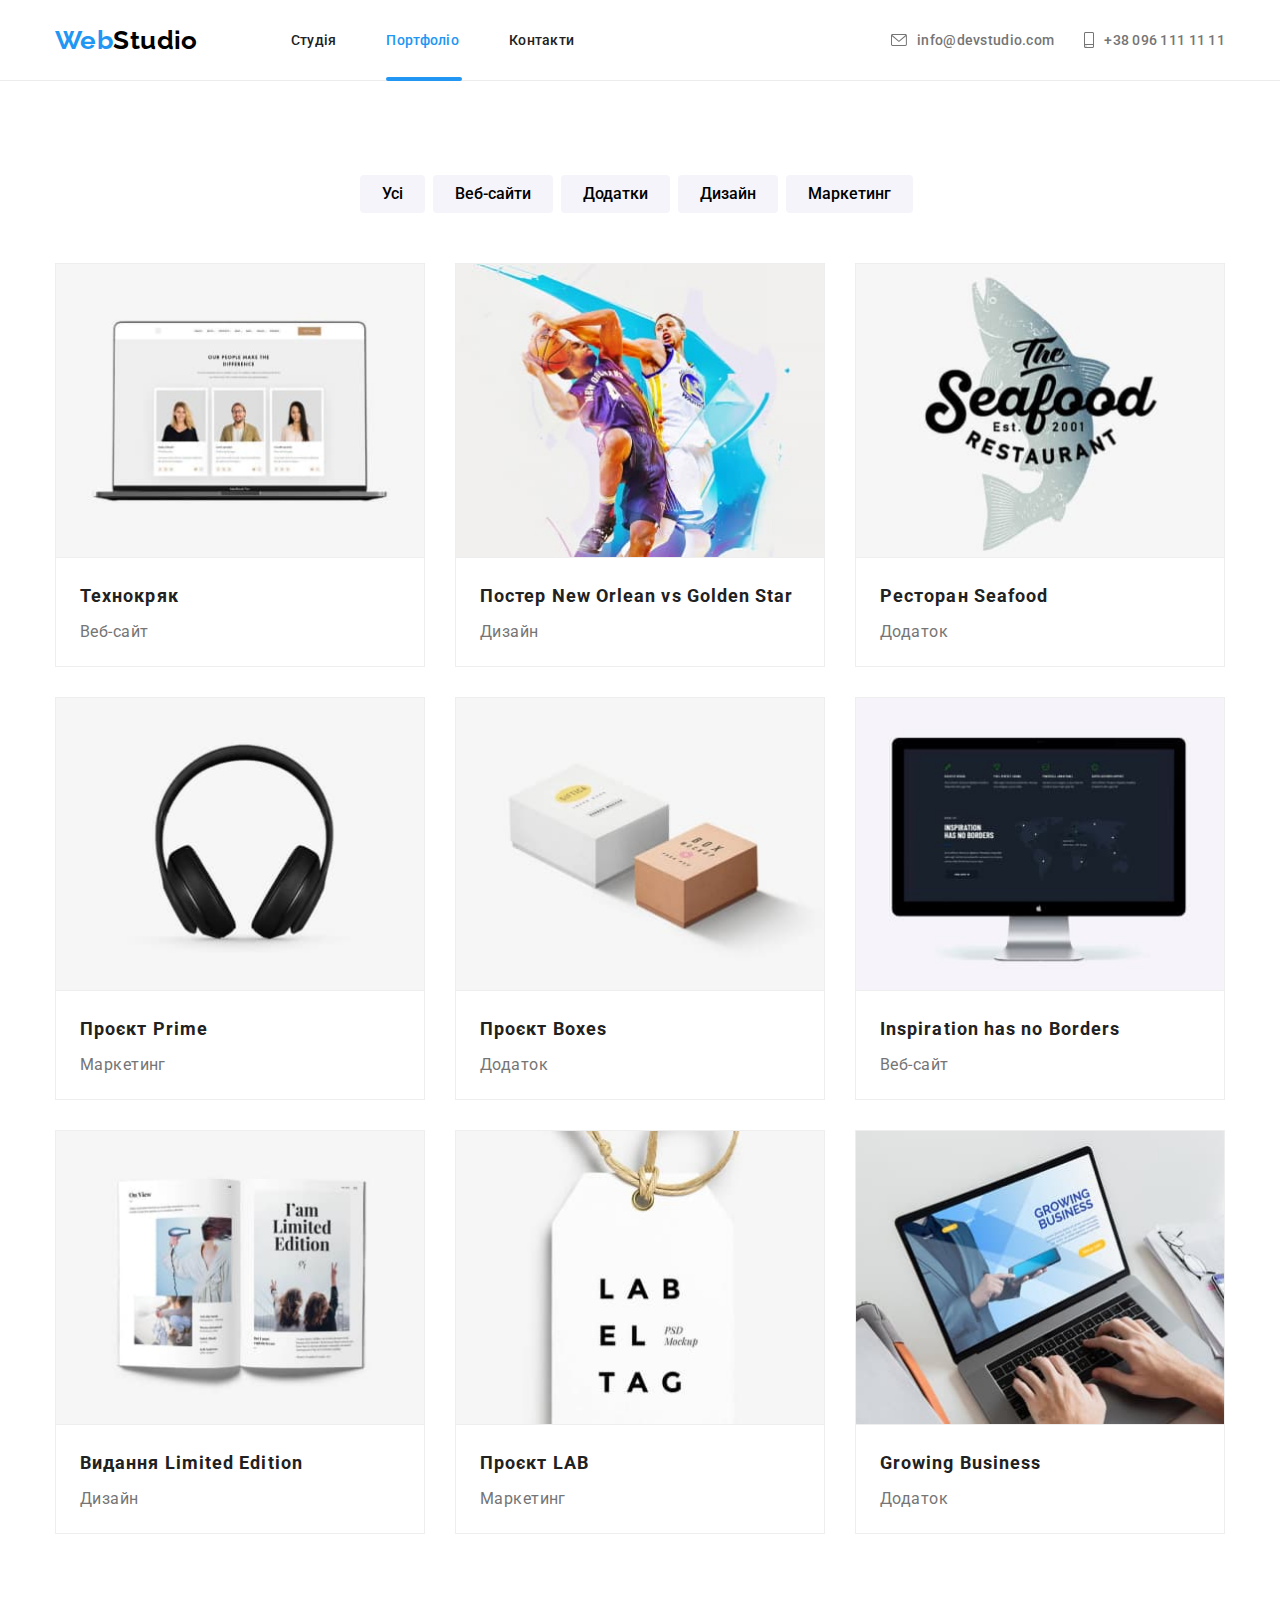
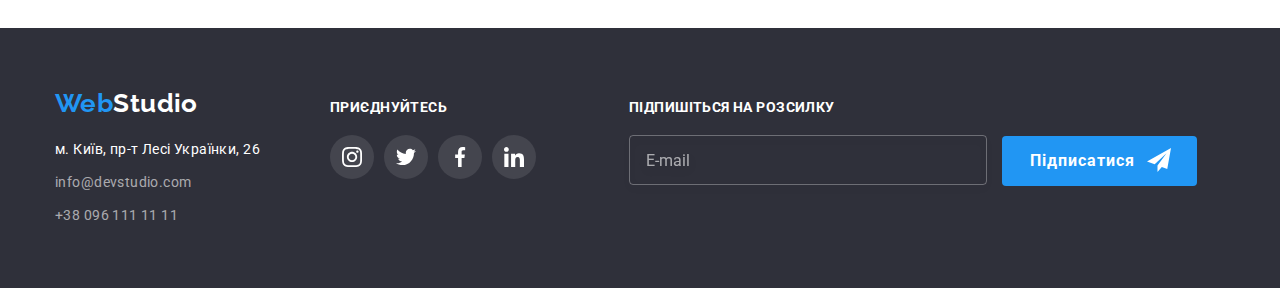
==== portfolio.html @ 91788459 "subscription field on footer + form inside modal window" ====
<!DOCTYPE html>
<html lang="uk">
<head>
    <meta charset="UTF-8">
    <meta http-equiv="X-UA-Compatible" content="IE=edge">
    <meta name="viewport" content="width=device-width, initial-scale=1.0">
    <title>Document</title>
    <link href="https://fonts.googleapis.com/css2?family=Raleway:wght@700&family=Roboto:wght@400;500;700;900&display=swap" rel="stylesheet">
    <link rel="stylesheet" href="https://cdnjs.cloudflare.com/ajax/libs/modern-normalize/1.1.0/modern-normalize.min.css">
    <link rel="stylesheet" href="./css/portfolio.css">
</head>
<body>
    <header class="header">
        <div class="container line-nav">
            <nav class="navigation">
                <a href="" class="header-logo">Web<span class="colorsplit-header">Studio</span></a>
                <ul class="site-nav">
                    <li class="nav-link"><a href="./index.html" class="link">Студія</a></li>
                    <li class="nav-link"><a href="./portfolio.html" class="link current">Портфоліо</a></li>
                    <li class="nav-link"><a href="" class="link">Контакти</a></li>
                </ul>
            </nav>
            <ul class="contact-links">
                <li class="icon-mail">
                    <a href="mailto:info@devstudio.com" class="mail"><svg class="icon-envelope" width="16px" height="12px">
                        <use href="./images/icons.svg#icon-envelope_icon"></use>
                    </svg> info@devstudio.com</a>
                </li>
                <li class="icon-phone">
                    <a href="tel:+380961111111" class="phone"><svg class="icon-smartphone" width="10px" height="16px">
                        <use href="./images/icons.svg#icon-smartphone_icon"></use>
                    </svg> +38 096 111 11 11</a>
                </li>
            </ul>
        </div>
    </header>
    <main>
    <section class="portfolio">
        <h1 hidden>buttons navigation menu</h1>
        <div class="container">
            <ul class="button-list">
                <li><button type="button" class="button-portfolio">Усі</button></li>
                <li><button type="button" class="button-portfolio">Веб-сайти</button></li>
                <li><button type="button" class="button-portfolio">Додатки</button></li>
                <li><button type="button" class="button-portfolio">Дизайн</button></li>
                <li><button type="button" class="button-portfolio">Маркетинг</button></li>
            </ul>
            <ul class="icons-list">
                <li class="list-content">
                    <div class="picture-text-hover">
                        <img src="./images/tehno.jpg" alt="ноутбук із зображеними портретами людей" width="370" class="list-image">
                    <p class="text-hover">
                        Ресурс пропонує комплексні пропозиції з різним рівнем функціоналу та сервісів. Все це дозволить відвідувачу отримати
                        вичерпні відомості про компанію чи приватну особу.
                    </p>
                    </div>
                    <div class="image-text">
                        <h2 class="picture-title">Технокряк</h2>
                        <p class="picture-description">Веб-сайт</p>
                    </div>
                </li>
                <li class="list-content">
                    <div class="picture-text-hover">
                        <img src="./images/poster.jpg" alt="два баскетбольні гравці змагаються за м'яч" width="370" class="list-image">
                        <p class="text-hover">
                            Ресурс пропонує комплексні пропозиції з різним рівнем функціоналу та сервісів. Все це дозволить відвідувачу отримати
                            вичерпні відомості про компанію чи приватну особу.
                        </p>
                    </div>

                    <div class="image-text">
                        <h2 class="picture-title">Постер New Orlean vs Golden Star</h2>
                        <p class="picture-description">Дизайн</p>
                    </div>
                </li>
                <li class="list-content">
                    <div class="picture-text-hover">
                        <img src="./images/restaurant.jpg" alt="логотип ресторану з рибою на задньому фоні" width="370" class="list-image">
                        <p class="text-hover">
                            Ресурс пропонує комплексні пропозиції з різним рівнем функціоналу та сервісів. Все це дозволить відвідувачу отримати
                            вичерпні відомості про компанію чи приватну особу.
                        </p>
                    </div>
                    <div class="image-text">
                        <h2 class="picture-title">Ресторан Seafood</h2>
                        <p class="picture-description">Додаток</p>
                    </div>
                </li>
                <li class="list-content">
                    <div class="picture-text-hover">
                        <img src="./images/prime.jpg" alt="сучасні бездротові навушники" width="370" class="list-image">
                        <p class="text-hover">
                            Ресурс пропонує комплексні пропозиції з різним рівнем функціоналу та сервісів. Все це дозволить відвідувачу отримати
                            вичерпні відомості про компанію чи приватну особу.
                        </p>
                    </div>
                    <div class="image-text">
                        <h2 class="picture-title">Проєкт Prime</h2>
                        <p class="picture-description">Маркетинг</p>
                    </div>
                </li>
                <li class="list-content">
                    <div class="picture-text-hover">
                        <img src="./images/boxes.jpg" alt="біла та коричнева коробки з написами на них" width="370" class="list-image">
                        <p class="text-hover">
                            Ресурс пропонує комплексні пропозиції з різним рівнем функціоналу та сервісів. Все це дозволить відвідувачу отримати
                            вичерпні відомості про компанію чи приватну особу.
                        </p>
                    </div>
                    <div class="image-text">
                        <h2 class="picture-title">Проєкт Boxes</h2>
                        <p class="picture-description">Додаток</p>
                    </div>
                </li>
                <li class="list-content">
                    <div class="picture-text-hover">
                        <img src="./images/inspiration.jpg" alt="монітор із зображеним на ньому веб-сайтом" width="370" class="list-image">
                        <p class="text-hover">
                            Ресурс пропонує комплексні пропозиції з різним рівнем функціоналу та сервісів. Все це дозволить відвідувачу отримати
                            вичерпні відомості про компанію чи приватну особу.
                        </p>
                    </div>
                    <div class="image-text">
                        <h2 class="picture-title">Inspiration has no Borders</h2>
                        <p class="picture-description">Веб-сайт</p>
                    </div>
                </li>
                <li class="list-content">
                    <div class="picture-text-hover">
                        <img src="./images/limited.jpg" alt="відкрита книга із зображеннями та намисом limited edition" width="370"
                            class="list-image">
                        <p class="text-hover">
                            Ресурс пропонує комплексні пропозиції з різним рівнем функціоналу та сервісів. Все це дозволить відвідувачу отримати
                            вичерпні відомості про компанію чи приватну особу.
                        </p>
                    </div>
                    <div class="image-text">
                        <h2 class="picture-title">Видання Limited Edition</h2>
                        <p class="picture-description">Дизайн</p>
                    </div>
                </li>
                <li class="list-content">
                    <div class="picture-text-hover">
                        <img src="./images/lab.jpg" alt="бірка з написом label tag" width="370" class="list-image">
                        <p class="text-hover">
                            Ресурс пропонує комплексні пропозиції з різним рівнем функціоналу та сервісів. Все це дозволить відвідувачу отримати
                            вичерпні відомості про компанію чи приватну особу.
                        </p>
                    </div>
                    <div class="image-text">
                        <h2 class="picture-title">Проєкт LAB</h2>
                        <p class="picture-description">Маркетинг</p>
                    </div>
                </li>
                <li class="list-content">
                    <div class="picture-text-hover">
                        <img src="./images/growing.jpg" alt="ноутбук із зображенням чоловіка в костюмі з планшетом в руках" width="370"
                            class="list-image">
                        <p class="text-hover">
                            Ресурс пропонує комплексні пропозиції з різним рівнем функціоналу та сервісів. Все це дозволить відвідувачу отримати
                            вичерпні відомості про компанію чи приватну особу.
                        </p>
                    </div>
                    <div class="image-text">
                        <h2 class="picture-title">Growing Business</h2>
                        <p class="picture-description">Додаток</p>
                    </div>
                </li>
            </ul>
        </div>
    </section>
</main>
    <footer class="footer">
        <div class="container bottom">
            <div class="footer-address">
                <a href="" class="footer-logo">Web<span class="colorsplit-footer">Studio</span></a>
                <address class="address">
                    <ul class="address-list">
                        <li class="address-items">
                            <a href="" class="map-location">м. Київ, пр-т Лесі Українки, 26</a>
                        </li>
                        <li class="address-items">
                            <a href="mailto:info@devstudio.com" class="mail-footer">info@devstudio.com</a>
                        </li>
                        <li class="address-items">
                            <a href="tel:+380961111111" class="phone-footer">+38 096 111 11 11</a>
                        </li>
                    </ul>
                </address>
            </div>
            <div class="social-container">
                <p class="connect-title">приєднуйтесь</p>
                <ul class="soc-links-list">
                    <li class="soc-link-item">
                        <a href="" class="soc-icon-link">
                            <svg class="soc-icon" width="20px" height="20px">
                                <use href="./images/icons.svg#icon-instagram_logo"></use>
                            </svg>
                        </a>
                    </li>
                    <li class="soc-link-item">
                        <a href="" class="soc-icon-link">
                            <svg class="soc-icon" width="20px" height="20px">
                                <use href="./images/icons.svg#icon-twitter_logo"></use>
                            </svg>
                        </a>
                    </li>
                    <li class="soc-link-item">
                        <a href="" class="soc-icon-link">
                            <svg class="soc-icon" width="20px" height="20px">
                                <use href="./images/icons.svg#icon-facebook_logo"></use>
                            </svg>
                        </a>
                    </li>
                    <li class="soc-link-item">
                        <a href="" class="soc-icon-link">
                            <svg class="soc-icon" width="20px" height="20px">
                                <use href="./images/icons.svg#icon-linked_in_logo"></use>
                            </svg>
                        </a>
                    </li>
                </ul>
            </div>
            <div>
                <form class="subscribe-form">
                    <label for="subscribe-email" class="subscribe-text">Підпишіться на розсилку</label>
                    <div class="mail-button-field">
                        <input type="email" name="subscribe-email" class="subscribe-input" id="subscribe-email"
                            placeholder="E-mail">
                        <button type="submit" class="subscribe-button">Підписатися</button>
                        <svg class="subscribe-icon" width="24px" height="24px">
                            <use href="./images/icons.svg#icon-subscribe-icon"></use>
                        </svg>
                    </div>
                </form>
            </div>
        </div>
    </footer>
</body>
</html>
---- css/portfolio.css ----
body {
    background-color: #FFFFFF;
    color: #212121;
    font-family: Roboto, sans-serif;
    font-size: 14px;
    letter-spacing: 0.03em;
}

ul {
    list-style: none;
}

:root {
    --brand-blue-color: #2196F3;
    --main-title-text: #212121;
    --secondary-text: #757575;
    --background-color: #2F303A;
    --main-background-color: #ffffff;
    --logo-black-part: #000000;
    --border-elements-color: #ECECEC;
    --secondary-bg-color: #F5F4FA;
    --icons-border: #EEEEEE;
    --timing-function: cubic-bezier(0.4, 0, 0.2, 1);
}

.container {
    width: 1200px;
    padding-left: 15px;
    padding-right: 15px;
    margin-left: auto;
    margin-right: auto;
    margin-top: 0;
    margin-bottom: 0;
}

/* -------------------HEADER------------------ */
/* -------------------HEADER------------------ */
/* -------------------HEADER------------------ */

.header {
    border-bottom: 1px solid var(--border-elements-color);
}

.navigation {
    display: flex;
    align-items: center;
    padding: 0;
}

.site-nav {
    display: flex;
    margin: 0;
    padding: 0;
}

.container.navigation {
    display: flex;

}

.container.line-nav {
    display: flex;
    align-items: center;
}

.site-nav .link {
    color: var(--main-title-text);
    font-weight: 500;
    text-decoration: none;
    letter-spacing: 0.02em;

    position: relative;

    transition: color 250ms var(--timing-function);
}

.site-nav .link.current {
    color: var(--brand-blue-color);
}

.link.current::after {
    content: '';
    display: flex;
    justify-content: center;
    width: calc(100% + 3px);
    height: 4px;
    background-color: var(--brand-blue-color);
    transform: translateY(1px);

    position: absolute;
    bottom: 0;
    border-radius: 2px;
}


.site-nav .link:hover,
.site-nav .link:focus {
color: var(--brand-blue-color);
}

.header-logo {
    margin-right: 93px;

    color: var(--brand-blue-color);
    font-family: Raleway, sans-serif;
    text-decoration: none;
    font-weight: 700;
    font-size: 26px;
    line-height: 1.19;

}

.header-logo .colorsplit-header {
    color: var(--logo-black-part);
}

.link {
    display: inline-block;
    padding-top: 32px;
    padding-bottom: 32px;
}

.nav-link:not(:last-child) {
    margin-right: 50px;
}

.contact-links {
    display: flex;
    margin: 0;
    margin-left: auto;
    padding: 0;
}

.icon-mail:hover .icon-envelope {
    fill: var(--brand-blue-color);
}
.mail:hover {
    color: var(--brand-blue-color);
}
.mail:focus {
    color: var(--brand-blue-color);
}
.mail:focus .icon-envelope {
    fill: var(--brand-blue-color);
}

.icon-mail {
    display: flex;
    align-items: center;
}

.icon-envelope {
    display: inline-block;
    margin-right: 10px;
    fill: var(--secondary-text);

    transition: fill 250ms var(--timing-function);
}

.icon-phone:hover .icon-smartphone {
    fill: var(--brand-blue-color);
}
.phone:hover {
    color: var(--brand-blue-color);
}
.phone:focus {
    color: var(--brand-blue-color);
}
.phone:focus .icon-smartphone {
    fill: var(--brand-blue-color);
}

.icon-phone {
    display: flex;
    align-items: center;
}

.icon-smartphone {
    display: inline-block;
    margin-right: 10px;
    fill: var(--secondary-text);

    transition: fill 250ms var(--timing-function);
}

.mail {
    margin-right: 30px;
    padding: 32px 0;
    display: flex;
    align-items: center;

    text-decoration: none;
    color: var(--secondary-text);
    font-weight: 500;
    line-height: 1.17;
    letter-spacing: 0.02em;

        transition: color 250ms var(--timing-function);
}
.phone {
    padding: 32px 0;
    display: flex;
    align-items: center;

    color: var(--secondary-text);
    text-decoration: none;
    font-weight: 500;
    line-height: 1.17;
    letter-spacing: 0.02em;

        transition: color 250ms var(--timing-function);
}

/* ---------------MAIN--------------------- */
/* ---------------MAIN--------------------- */
/* ---------------MAIN--------------------- */

.portfolio {
    padding-bottom: 94px;
    padding-top: 94px;
}

.button-list {
    display: flex;
    justify-content: center;
    margin: 0 0 50px;
    padding: 0;
} 

.button-portfolio {
    border-radius: 4px;
    padding: 6px 22px;

    font-weight: 500;
    font-size: 16px;
    line-height: 1.62;
    text-align: center;
    border: none;
    cursor: pointer;
    font-family: inherit;
    background: var(--secondary-bg-color);

    transition: background-color 250ms var(--timing-function),
    box-shadow 250ms var(--timing-function);
}

.button-portfolio:not(last-child) {
    margin-right: 8px;
}

.button-portfolio:hover,
.button-portfolio:focus {
    background-color: var(--brand-blue-color);
    color: var(--main-background-color);
    box-shadow: 0px 4px 4px rgba(0, 0, 0, 0.25);
    border: none;

    /* transition: background-color 2500ms var(--timing-function), box-shadow 2500ms var(--timing-function); */
}

.icons-list {
    margin: 0;
    padding-left: 0;
    display: flex;
    flex-wrap: wrap;
}

.list-content {
    padding: 0;
    margin-right: 30px;
    margin-bottom: 30px;

    background: var(--main-background-color);
}

.list-content:hover {
    box-shadow: 0px 1px 1px rgba(0, 0, 0, 0.12), 0px 4px 4px rgba(0, 0, 0, 0.06), 1px 4px 6px rgba(0, 0, 0, 0.16);
    transition: box-shadow 250ms var(--timing-function);
}

.picture-text-hover {
    position: relative;
    overflow: hidden;
}

.text-hover {
    position: absolute;
    font-size: 18px;
    line-height: 1.55;
    color: var(--main-background-color);
    background-color: rgba(33, 150, 243, 0.9);

    position: absolute;
    top: 0;
    padding: 63px 24px;
    height: 100%;
    transform: translateY(101%);
    margin: 0;
    transition: transform 250ms var(--timing-function);
}

.list-content:hover .text-hover {
    transform: translateY(0%);
    transition: transform 250ms cubic-bezier(0.4, 0, 0.2, 1);
}


.list-image {
    display: block;
    border: 1px solid var(--icons-border);
}

.image-text {
    padding: 20px 24px;

    border: 1px solid var(--icons-border);
    border-top: none;
}

.list-content:nth-child(3n) {
    margin-right: 0;
}

.list-content:nth-last-child(-n + 3) {
    margin-bottom: 0;
}

.picture-title {
    margin: 0 0 4px 0;
    font-size: 18px;
    line-height: 2;
    letter-spacing: 0.06em;
}

.picture-description {
    margin: 0;
    font-size: 16px;
    line-height: 1.75;
    color: var(--secondary-text);
}

/* -------------FOOTER--------------- */
/* -------------FOOTER--------------- */
/* -------------FOOTER--------------- */ 

.footer {
    background-color: var(--background-color);

}

.footer {
    padding-top: 60px;
    padding-bottom: 60px;
}

.footer-logo {
    display: block;
    margin-bottom: 20px;

    color: var(--brand-blue-color);
    font-family: Raleway, sans-serif;
    text-decoration: none;
    font-weight: 700;
    font-size: 26px;
    line-height: 1.19;
}

.address-list {
    margin-top: 0;
    margin-bottom: 0;
    padding-left: 0;
}

.footer-logo .colorsplit-footer {
    color: var(--main-background-color);
}

.address {
    font-style: normal;
}

.address-items {
    display: block;
}

.address-items:not(:last-child) {
    margin-bottom: 9px;
}

.map-location {
    line-height: 1.7;
    color: var(--main-background-color);
    text-decoration: none;
}
.mail-footer,
.phone-footer {
    line-height: 1.7;
    color: rgba(255, 255, 255, 0.6);
    text-decoration: none;
}
.mail-footer:hover,
.mail-footer:focus {
    color: var(--brand-blue-color);
}
.phone-footer:hover,
.phone-footer:focus {
    color: var(--brand-blue-color);
}

/* -----------------LOGOS FOOTER ----------- */
/* -----------------LOGOS FOOTER ----------- */
/* -----------------LOGOS FOOTER ----------- */

.connect-title {
margin: 0 0 20px;

font-weight: 700;
font-size: 14px;
line-height: 16px;
text-transform: uppercase;
color: var(--main-background-color);
}

.soc-links-list {
display: flex;
gap: 10px;
padding: 0;
margin: 0;
}

.soc-link-item {
width: 44px;
height: 44px;
}

.soc-icon {
fill: var(--main-background-color);
}

.soc-icon-link {
width: 100%;
height: 100%;
display: flex;
justify-content: center;
align-items: center;
background-color: rgba(255, 255, 255, 0.1);
border-radius: 50%;

transition: background-color 250ms var(--timing-function);
}

.soc-icon-link:hover,
.soc-icon-link:focus {
    background-color: var(--brand-blue-color);
}

.container.bottom {
display: flex;
align-items: baseline;
}
.social-container {
    margin-left: 70px;
}

/* ---------subscription form ---------- */
/* ---------subscription form ---------- */

.subscribe-form {
    margin-left: 93px;
    width: 570px;
}
.subscribe-text {
    font-weight: 700;
    font-size: 14px;
    line-height: 1.14;
    text-transform: uppercase;
    color: var(--main-background-color);

    display: block;
    margin-bottom: 20px;
}
.subscribe-input {
    border: 1px solid rgba(255, 255, 255, 0.3);
    border-radius: 4px;
    background-color: transparent;
    width: 358px;
    height: 50px;
    padding: 15px 0 15px 16px;
    color: rgba(255, 255, 255, 0.6);
    font-size: 16px;
    line-height: 1.25;
    filter: drop-shadow(0px 4px 4px rgba(0, 0, 0, 0.15));

}


.subscribe-input::placeholder {
    font-size: 16px;
    line-height: 1.25;
    color: rgba(255, 255, 255, 0.6);
}

.subscribe-button {
    cursor: pointer;
    width: 2;
    border: none;
    background: #2196F3;
    border-radius: 4px;
    font-weight: 700;
    font-size: 16px;
    line-height: 1.875;
    letter-spacing: 0.06em;
    color: var(--main-background-color);
    transition: box-shadow 250ms var(--timing-function);
    padding: 10px 62px 10px 28px;
    margin-left: 12px;
}

.subscribe-button:hover,
.subscribe-button:focus {
    box-shadow: 0px 4px 4px rgba(0, 0, 0, 0.15);
}

.mail-button-field {
    width: 100%;
    position: relative;
}

.subscribe-icon {
    position: absolute;
    top: 13px;
    right: 28px;
    cursor: pointer;
}

/* ---------subscription form ---------- */
/* ---------subscription form ---------- */
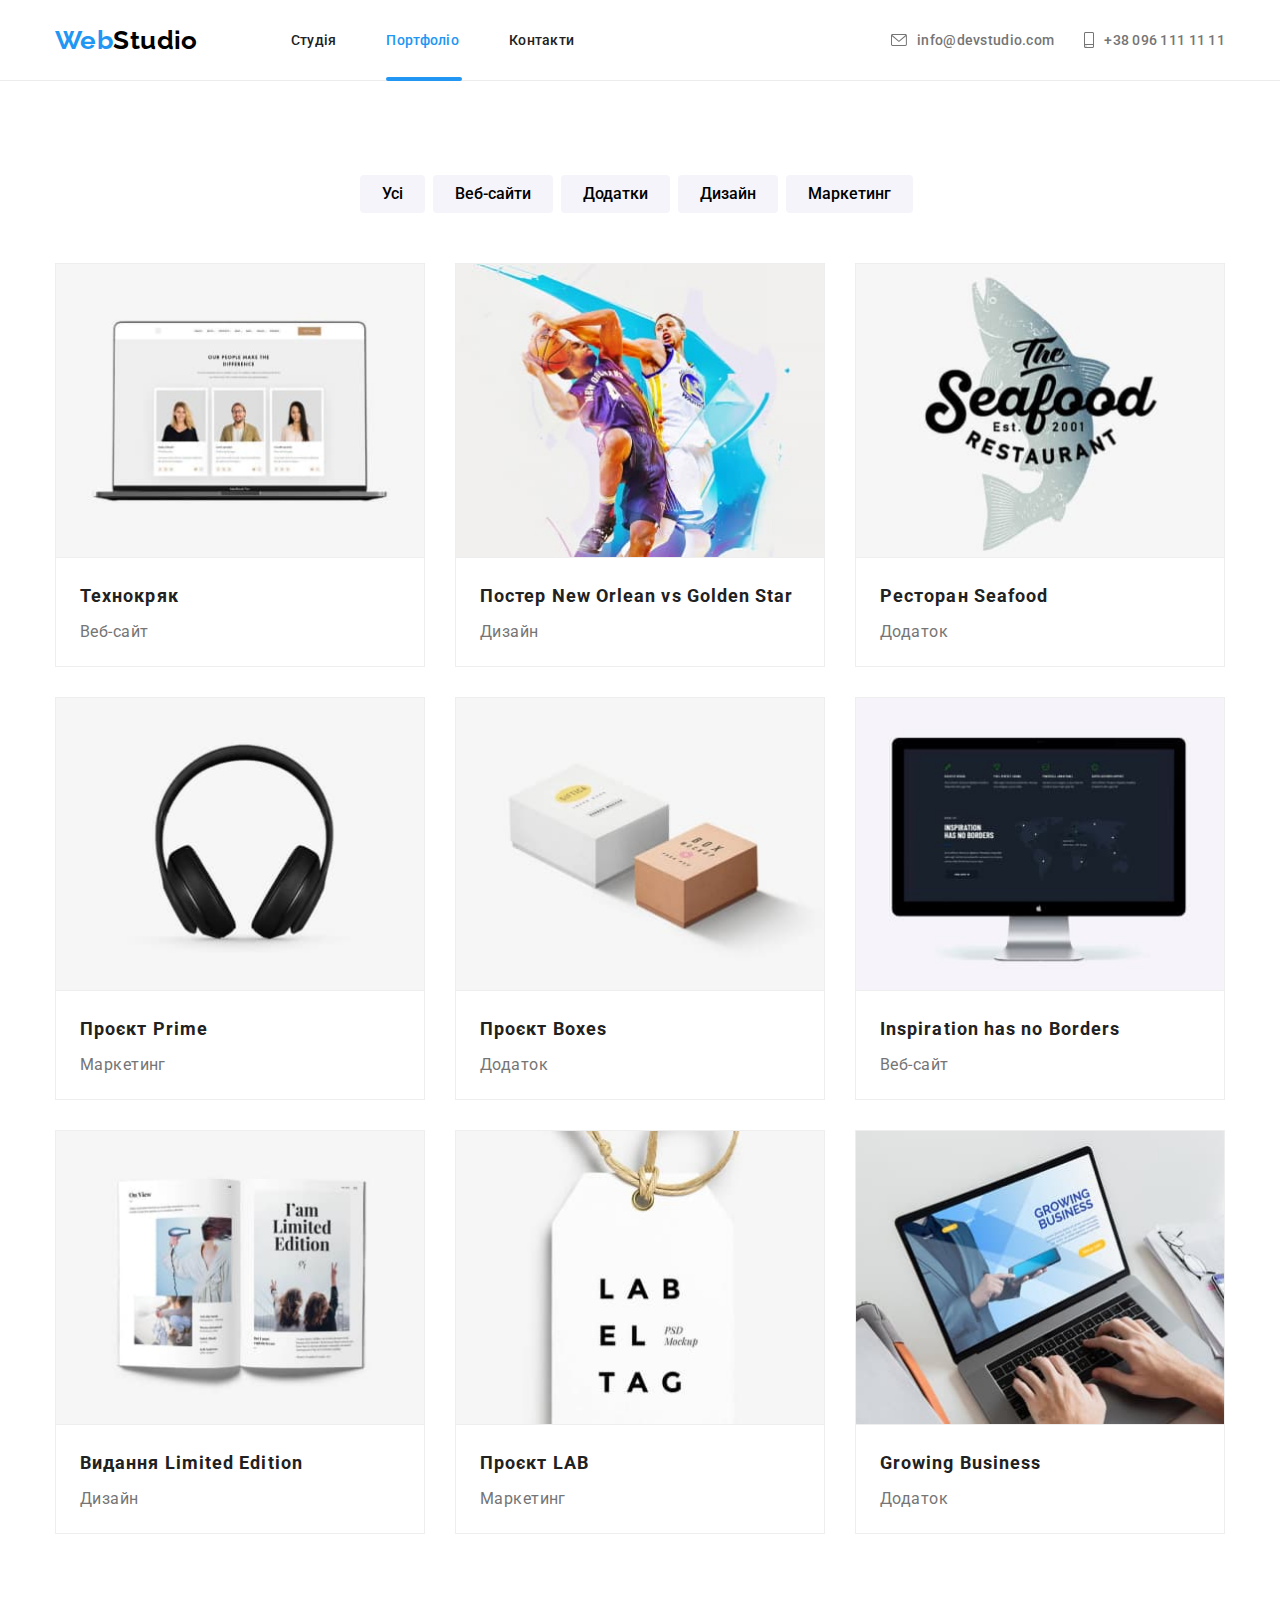
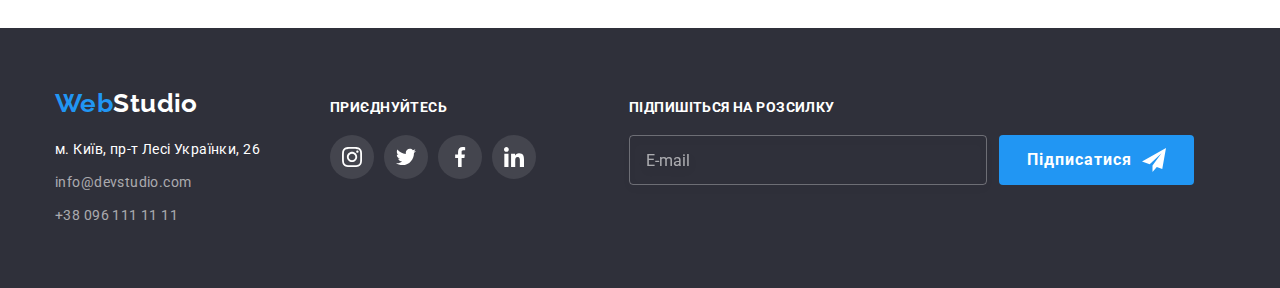
==== commit 236529f2: "modal form chacged (paddings fixed, hover cursor added, margin 4px for label added) footer form fixe" ====
--- a/portfolio.html
+++ b/portfolio.html
@@ -222,17 +222,13 @@
                 </ul>
             </div>
             <div>
-                <form class="subscribe-form">
-                    <label for="subscribe-email" class="subscribe-text">Підпишіться на розсилку</label>
-                    <div class="mail-button-field">
-                        <input type="email" name="subscribe-email" class="subscribe-input" id="subscribe-email"
-                            placeholder="E-mail">
+                <div class="subscribe-container">
+                    <p for="subscribe-email" class="subscribe-text">Підпишіться на розсилку</p>
+                    <form class="subscribe-form">
+                        <input type="email" name="subscribe-email" class="subscribe-input" id="subscribe-email" placeholder="E-mail">
                         <button type="submit" class="subscribe-button">Підписатися</button>
-                        <svg class="subscribe-icon" width="24px" height="24px">
-                            <use href="./images/icons.svg#icon-subscribe-icon"></use>
-                        </svg>
-                    </div>
-                </form>
+                    </form>
+                </div>
             </div>
         </div>
     </footer>
--- a/css/portfolio.css
+++ b/css/portfolio.css
@@ -241,7 +241,7 @@
     background: var(--secondary-bg-color);
 
     transition: background-color 250ms var(--timing-function),
-    box-shadow 250ms var(--timing-function);
+    box-shadow 250ms var(--timing-function), color 250ms var(--timing-function);
 }
 
 .button-portfolio:not(last-child) {
@@ -255,7 +255,6 @@
     box-shadow: 0px 4px 4px rgba(0, 0, 0, 0.25);
     border: none;
 
-    /* transition: background-color 2500ms var(--timing-function), box-shadow 2500ms var(--timing-function); */
 }
 
 .icons-list {
@@ -464,10 +463,13 @@
 
 /* ---------subscription form ---------- */
 /* ---------subscription form ---------- */
+.subscribe-container {
+    margin-left: 93px;
+}
 
 .subscribe-form {
-    margin-left: 93px;
-    width: 570px;
+    display: flex;
+    align-items: center;
 }
 .subscribe-text {
     font-weight: 700;
@@ -475,8 +477,8 @@
     line-height: 1.14;
     text-transform: uppercase;
     color: var(--main-background-color);
-
     display: block;
+    margin-top: 0;
     margin-bottom: 20px;
 }
 .subscribe-input {
@@ -493,7 +495,6 @@
 
 }
 
-
 .subscribe-input::placeholder {
     font-size: 16px;
     line-height: 1.25;
@@ -502,7 +503,6 @@
 
 .subscribe-button {
     cursor: pointer;
-    width: 2;
     border: none;
     background: #2196F3;
     border-radius: 4px;
@@ -512,8 +512,25 @@
     letter-spacing: 0.06em;
     color: var(--main-background-color);
     transition: box-shadow 250ms var(--timing-function);
-    padding: 10px 62px 10px 28px;
-    margin-left: 12px;
+
+    padding: 10px 28px;
+    margin-left: 12px; 
+    margin-right: 0;
+
+    display: flex;
+    align-items: center;
+    justify-content: center;
+}
+
+.subscribe-button::after {
+    content: '';
+    display: block;
+    width: 24px;
+    height: 24px;
+    background-image: url(../images/subscribe-icon.svg);
+    background-size: contain;
+    background-repeat: no-repeat;
+    margin-left: 10px;
 }
 
 .subscribe-button:hover,
@@ -534,5 +551,4 @@
 }
 
 /* ---------subscription form ---------- */
-/* ---------subscription form ---------- */
-
+/* ---------subscription form ---------- */